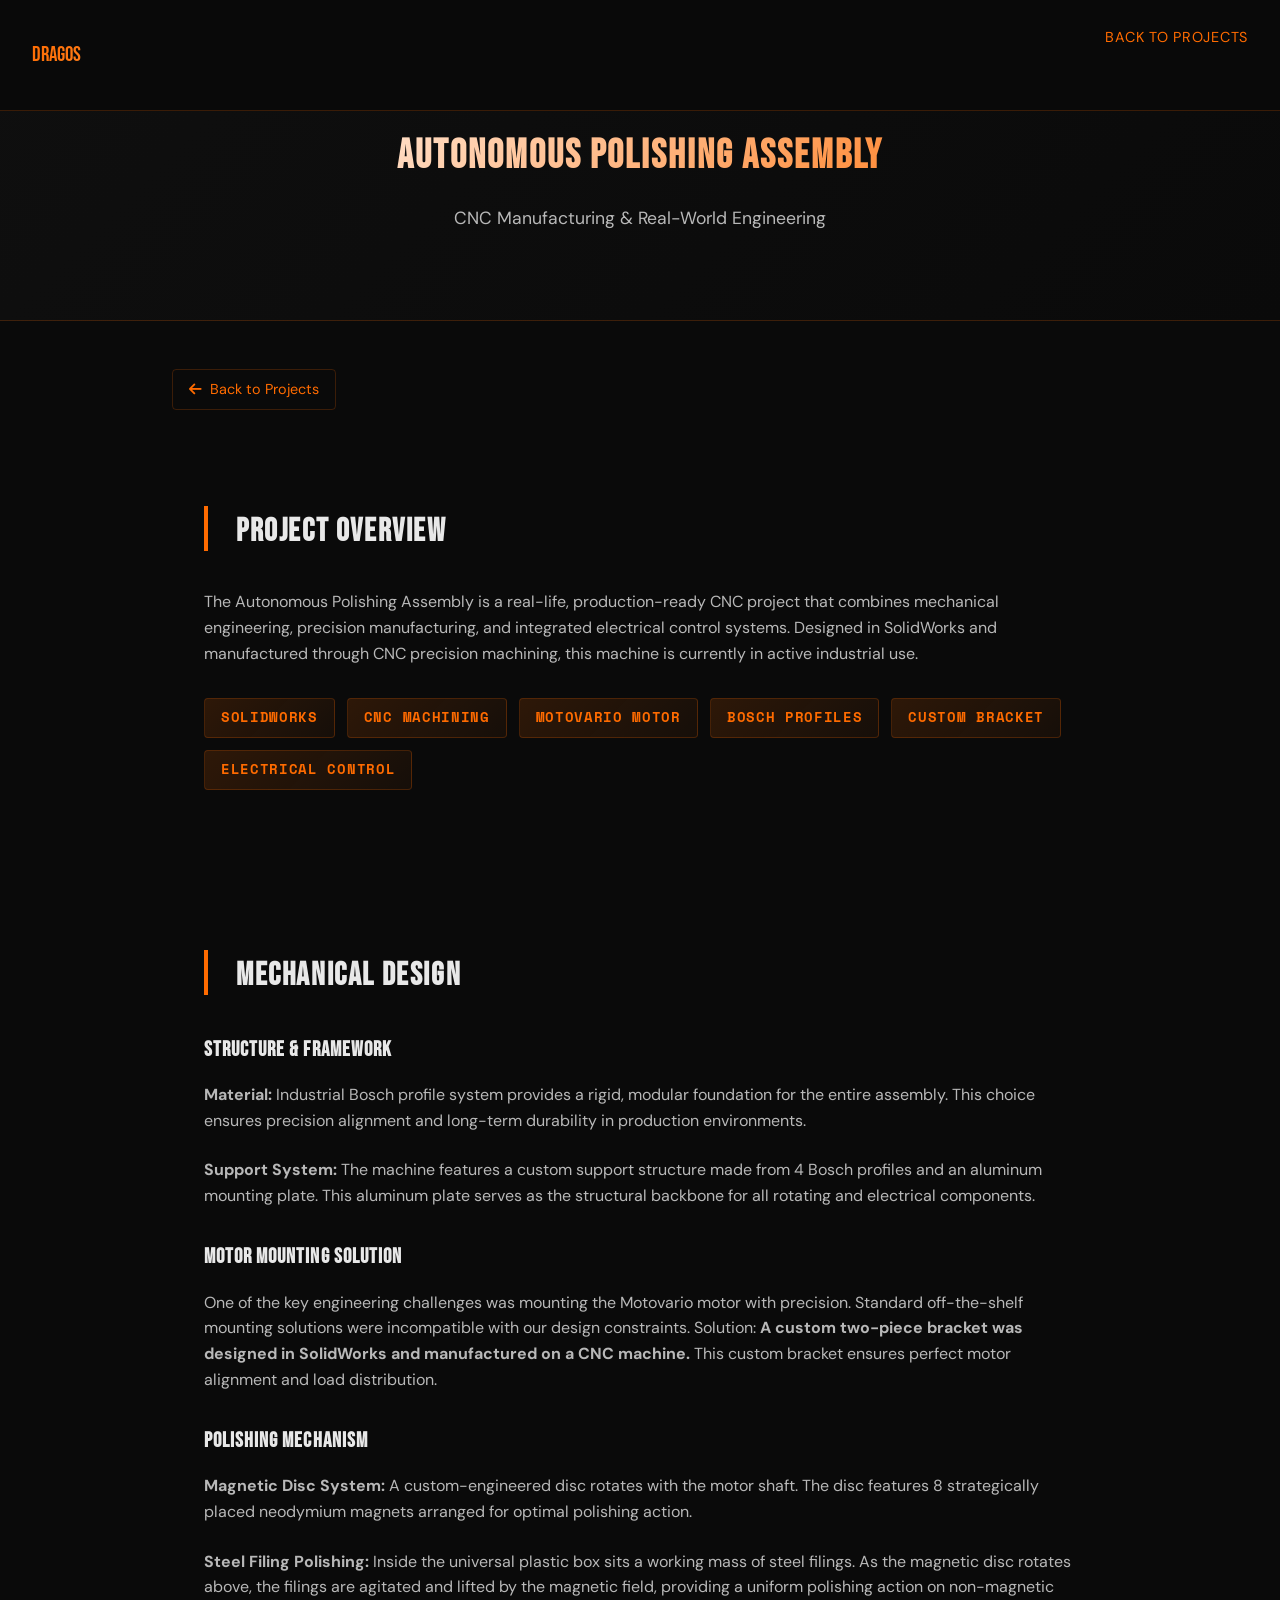
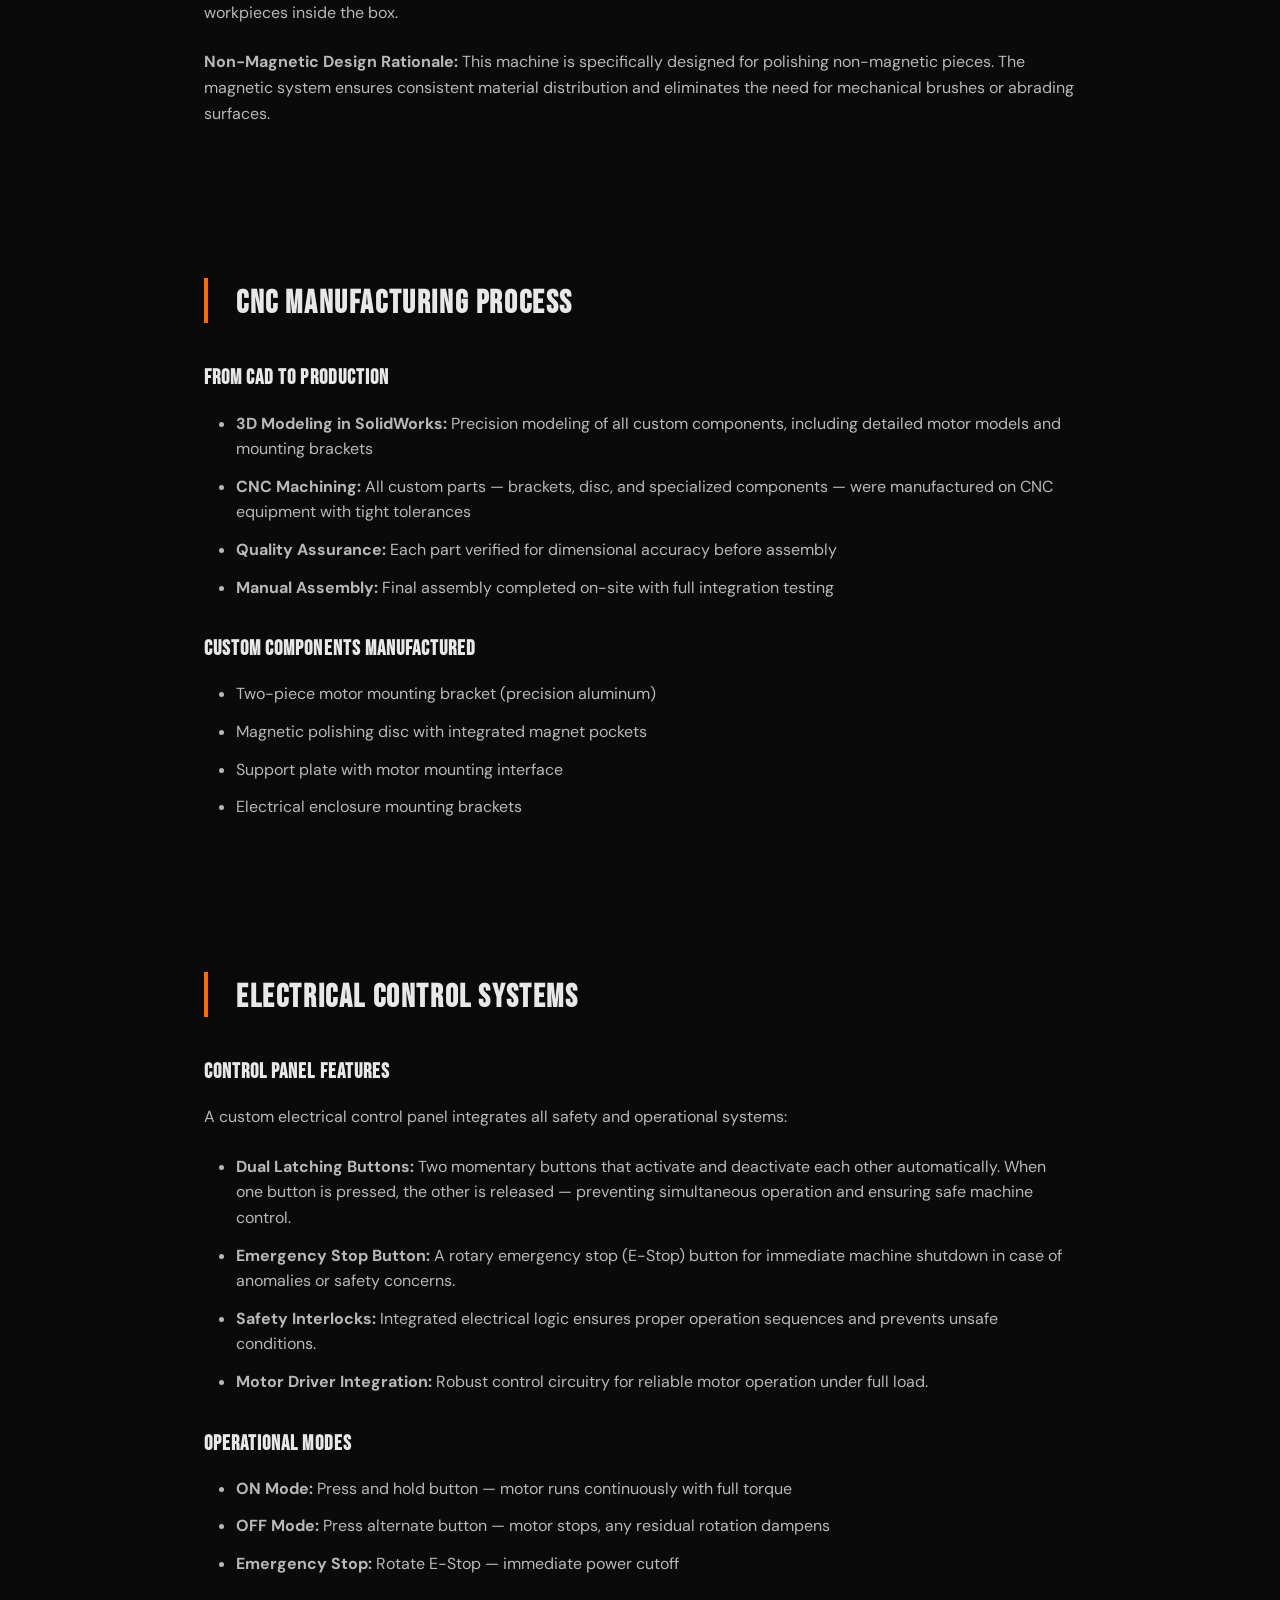
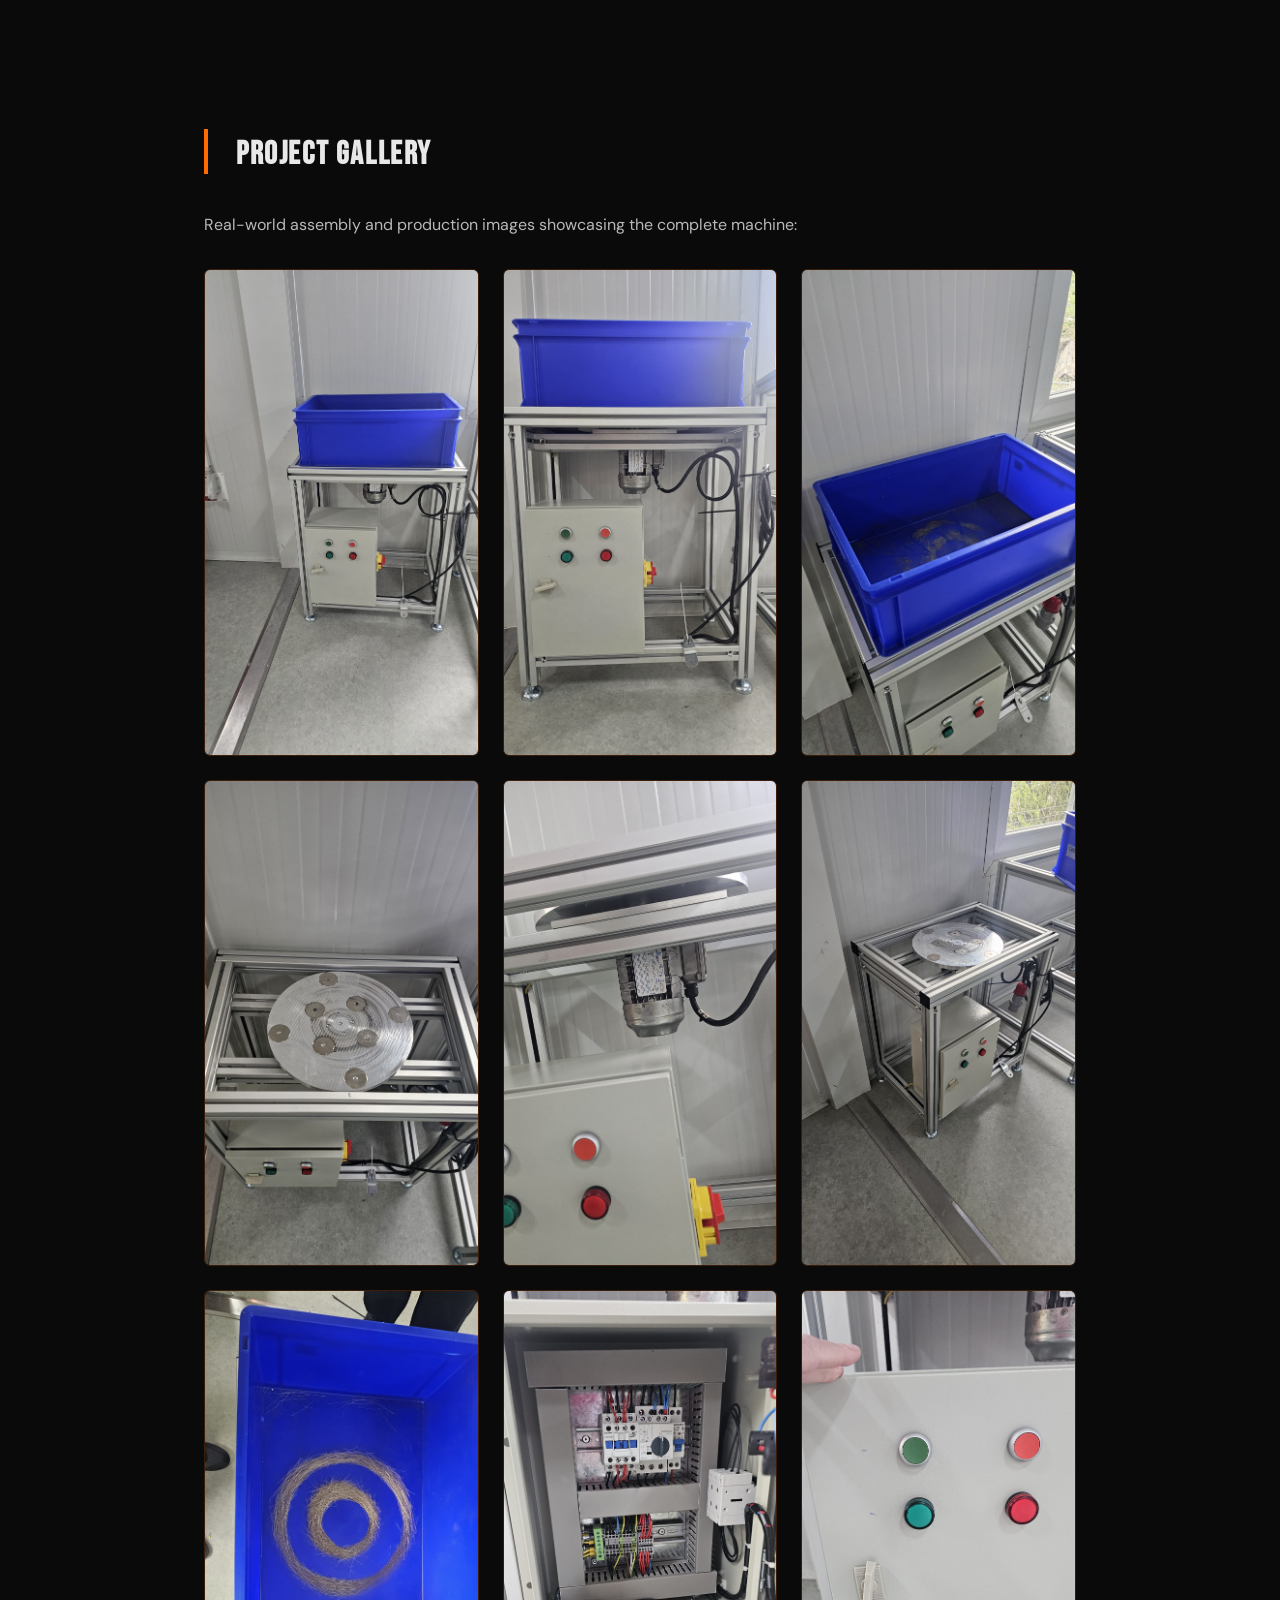
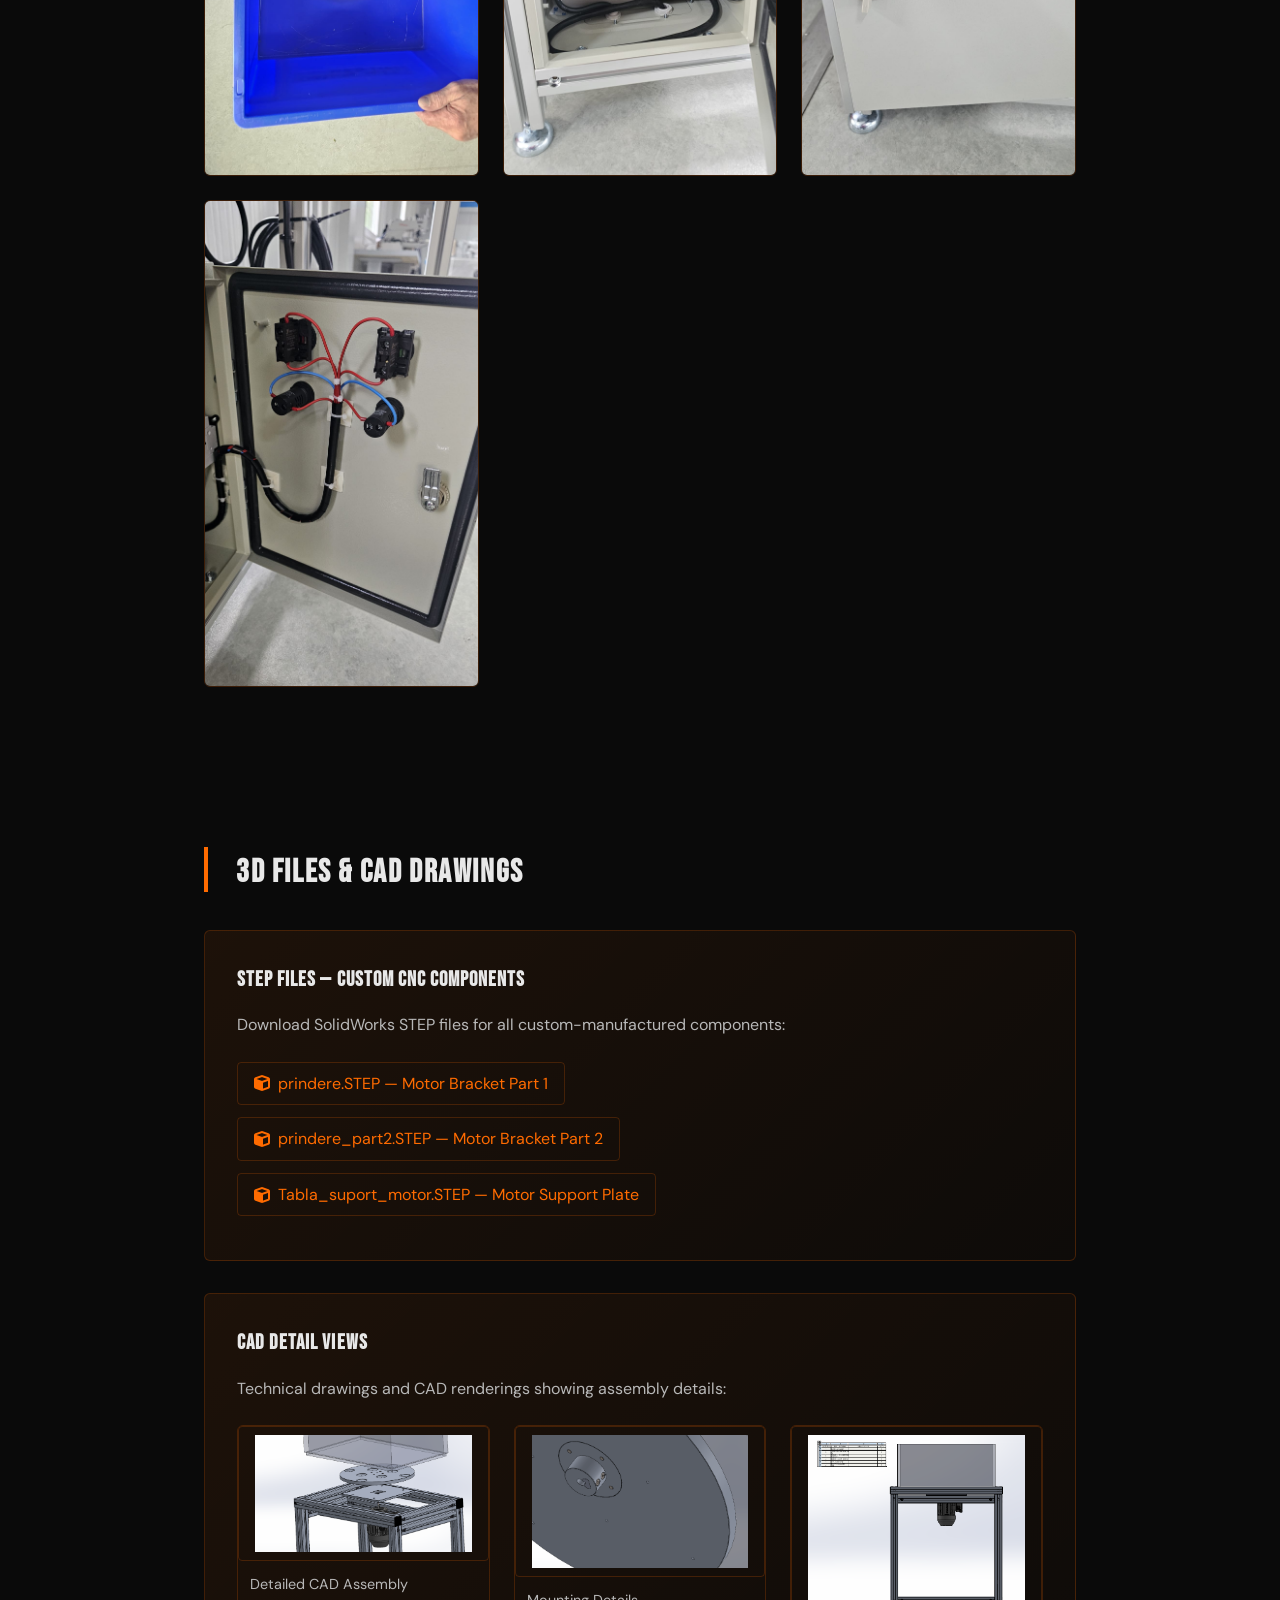
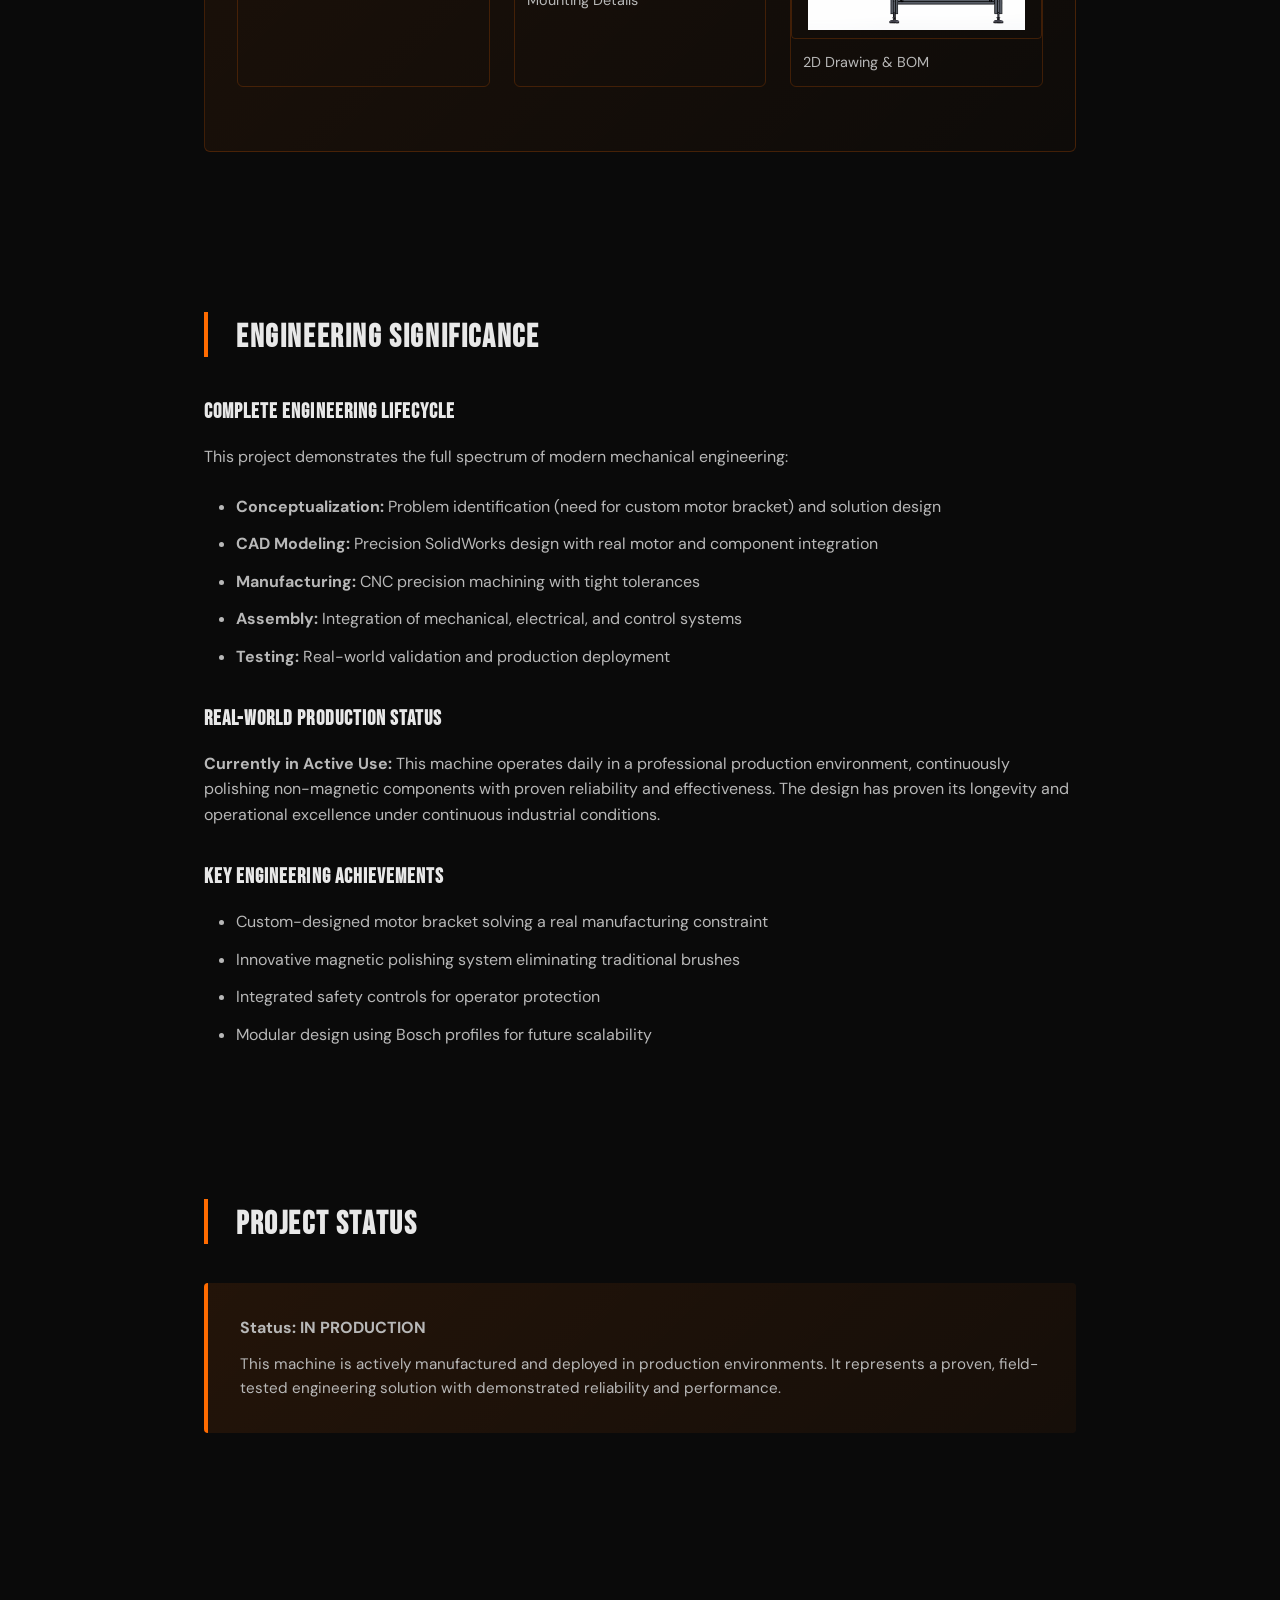
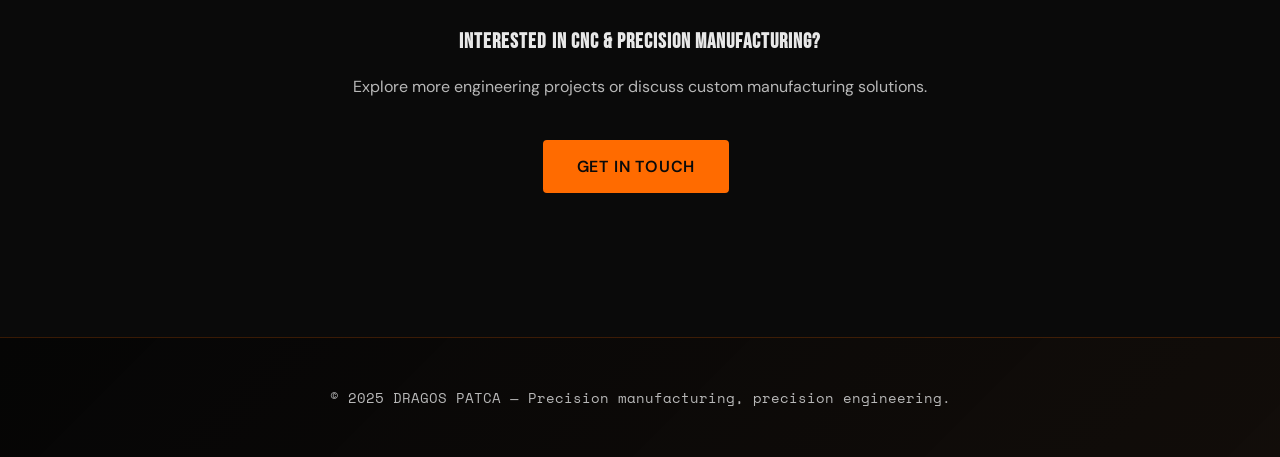
==== autonomous-polishing.html @ 4d1f9155 "initial commit" ====
<!DOCTYPE html>
<html lang="en">
<head>
    <meta charset="UTF-8">
    <meta name="viewport" content="width=device-width, initial-scale=1.0">
    <title>Autonomous Polishing Assembly — CNC Manufacturing Project</title>
    <link rel="preconnect" href="https://fonts.googleapis.com">
    <link rel="preconnect" href="https://fonts.gstatic.com" crossorigin>
    <link href="https://fonts.googleapis.com/css2?family=Bebas+Neue&family=DM+Sans:wght@400;500;700&family=Space+Mono:wght@400;700&display=swap" rel="stylesheet">
    <link rel="stylesheet" href="https://cdnjs.cloudflare.com/ajax/libs/font-awesome/6.4.0/css/all.min.css">

    <style>
        * {
            margin: 0;
            padding: 0;
            box-sizing: border-box;
        }

        html {
            scroll-behavior: smooth;
        }

        body {
            font-family: 'DM Sans', sans-serif;
            background-color: #0a0a0a;
            color: #e8e8e8;
            line-height: 1.6;
            overflow-x: hidden;
        }

        :root {
            --accent: #FF6B00;
            --text-primary: #e8e8e8;
            --text-secondary: #b8b8b8;
            --border: rgba(255, 107, 0, 0.2);
        }

        h1, h2, h3, h4 {
            font-family: 'Bebas Neue', sans-serif;
            font-weight: 700;
            letter-spacing: 0.05em;
            text-transform: uppercase;
        }

        h1 { font-size: 2.5rem; }
        h2 { font-size: 2rem; margin-bottom: 1.5rem; }
        h3 { font-size: 1.3rem; margin: 2rem 0 1rem; }

        p { margin-bottom: 1.5rem; color: var(--text-secondary); }

        a {
            color: var(--accent);
            text-decoration: none;
            transition: color 0.3s;
        }

        a:hover { color: #ff7d1a; }

        nav {
            position: fixed;
            top: 0;
            left: 0;
            right: 0;
            z-index: 1000;
            padding: 1.5rem 2rem;
            background: rgba(10, 10, 10, 0.95);
            backdrop-filter: blur(10px);
            border-bottom: 1px solid var(--border);
            display: flex;
            justify-content: space-between;
            align-items: center;
        }

        .nav-brand {
            font-family: 'Bebas Neue', sans-serif;
            font-size: 1.3rem;
            background: linear-gradient(135deg, var(--accent), #ff7d1a);
            -webkit-background-clip: text;
            -webkit-text-fill-color: transparent;
            background-clip: text;
            text-decoration: none;
        }

        .nav-links {
            display: flex;
            gap: 2rem;
            list-style: none;
        }

        .nav-links a {
            font-size: 0.9rem;
            letter-spacing: 0.05em;
            text-transform: uppercase;
            position: relative;
        }

        .nav-links a::after {
            content: '';
            position: absolute;
            bottom: -5px;
            left: 0;
            width: 100%;
            height: 2px;
            background: var(--accent);
            opacity: 0;
            transition: opacity 0.3s;
        }

        .nav-links a:hover::after { opacity: 1; }

        header.page-header {
            padding: calc(60px + 4rem) 2rem 4rem;
            background: linear-gradient(135deg, #0f0f0f 0%, #0a0a0a 100%);
            text-align: center;
            border-bottom: 1px solid var(--border);
        }

        header.page-header h1 {
            margin-bottom: 1rem;
            background: linear-gradient(135deg, #ffffff 0%, var(--accent) 100%);
            -webkit-background-clip: text;
            -webkit-text-fill-color: transparent;
            background-clip: text;
        }

        header.page-header p {
            font-size: 1.1rem;
            color: var(--text-secondary);
        }

        .container {
            max-width: 1000px;
            margin: 0 auto;
            padding: 0 2rem;
        }

        section {
            padding: 4rem 2rem;
        }

        .section-header {
            position: relative;
            padding-left: 2rem;
            margin-bottom: 2rem;
        }

        .section-header::before {
            content: '';
            position: absolute;
            left: 0;
            top: 0;
            width: 4px;
            height: 45px;
            background: var(--accent);
        }

        .tech-tags {
            display: flex;
            flex-wrap: wrap;
            gap: 0.75rem;
            margin: 2rem 0;
        }

        .tech-tag {
            display: inline-block;
            padding: 0.5rem 1rem;
            background: linear-gradient(135deg, rgba(255, 107, 0, 0.15), rgba(255, 107, 0, 0.05));
            border: 1px solid var(--border);
            color: var(--accent);
            font-size: 0.85rem;
            font-weight: 600;
            border-radius: 4px;
            font-family: 'Space Mono', monospace;
            letter-spacing: 0.05em;
            text-transform: uppercase;
        }

        .btn {
            display: inline-block;
            padding: 0.75rem 2rem;
            margin: 1rem 0.5rem 1rem 0;
            background: var(--accent);
            color: #0a0a0a;
            font-weight: 600;
            text-transform: uppercase;
            letter-spacing: 0.05em;
            border: 2px solid var(--accent);
            border-radius: 4px;
            transition: all 0.3s;
        }

        .btn:hover {
            background: transparent;
            color: var(--accent);
        }

        ul {
            margin-left: 2rem;
            margin-bottom: 1.5rem;
        }

        ul li {
            margin-bottom: 0.75rem;
            color: var(--text-secondary);
        }

        .gallery {
            display: grid;
            grid-template-columns: repeat(auto-fit, minmax(250px, 1fr));
            gap: 1.5rem;
            margin: 2rem 0;
        }

        .gallery-item {
            position: relative;
            overflow: hidden;
            border-radius: 6px;
            border: 1px solid var(--border);
            transition: all 0.3s;
        }

        .gallery-item:hover {
            transform: translateY(-5px);
            border-color: var(--accent);
        }

        .gallery-item img {
            width: 100%;
            height: auto;
            display: block;
        }

        .gallery-item a {
            display: block;
        }

        .download-section {
            background: linear-gradient(135deg, rgba(255, 107, 0, 0.08), rgba(255, 107, 0, 0.02));
            padding: 2rem;
            border: 1px solid var(--border);
            border-radius: 6px;
            margin: 2rem 0;
        }

        .download-section h3 {
            margin-top: 0;
        }

        .download-section ul {
            list-style: none;
            margin: 0;
        }

        .download-section li {
            margin: 0.75rem 0;
            padding-left: 0;
        }

        .download-section a {
            display: inline-flex;
            align-items: center;
            gap: 0.5rem;
            padding: 0.5rem 1rem;
            border: 1px solid var(--border);
            border-radius: 4px;
            transition: all 0.3s;
        }

        .download-section a:hover {
            border-color: var(--accent);
            background: rgba(255, 107, 0, 0.1);
        }

        footer {
            padding: 3rem 2rem;
            text-align: center;
            border-top: 1px solid var(--border);
            background: linear-gradient(135deg, rgba(0, 0, 0, 0.5), rgba(255, 107, 0, 0.03));
            margin-top: 4rem;
        }

        footer p {
            margin: 0;
            font-family: 'Space Mono', monospace;
            font-size: 0.9rem;
        }

        .back-link {
            display: inline-block;
            margin-bottom: 2rem;
            padding: 0.5rem 1rem;
            border: 1px solid var(--border);
            border-radius: 4px;
            font-size: 0.9rem;
            transition: all 0.3s;
        }

        .back-link:hover {
            border-color: var(--accent);
            background: rgba(255, 107, 0, 0.1);
        }

        @media (max-width: 768px) {
            nav {
                padding: 1rem 1.5rem;
            }

            .nav-links {
                display: none;
            }

            header.page-header {
                padding: calc(60px + 3rem) 1.5rem 3rem;
            }

            h1 { font-size: 2rem; }
            h2 { font-size: 1.5rem; }

            section {
                padding: 3rem 1.5rem;
            }

            .gallery {
                grid-template-columns: 1fr;
            }
        }
    </style>
</head>
<body>
    <!-- NAVIGATION -->
    <nav>
        <a href="index.html" class="nav-brand">DRAGOS</a>
        <ul class="nav-links">
            <li><a href="index.html#projects">Back to Projects</a></li>
        </ul>
    </nav>

    <!-- PAGE HEADER -->
    <header class="page-header">
        <div class="container">
            <h1>AUTONOMOUS POLISHING ASSEMBLY</h1>
            <p>CNC Manufacturing & Real-World Engineering</p>
        </div>
    </header>

    <div class="container">
        <!-- BACK LINK -->
        <div style="margin-top: 3rem;">
            <a href="index.html#projects" class="back-link">
                <i class="fas fa-arrow-left" style="margin-right: 0.5rem;"></i>Back to Projects
            </a>
        </div>

        <!-- PROJECT OVERVIEW -->
        <section>
            <div class="section-header">
                <h2>Project Overview</h2>
            </div>
            <p>The Autonomous Polishing Assembly is a real-life, production-ready CNC project that combines mechanical engineering, precision manufacturing, and integrated electrical control systems. Designed in SolidWorks and manufactured through CNC precision machining, this machine is currently in active industrial use.</p>

            <div class="tech-tags">
                <span class="tech-tag">SolidWorks</span>
                <span class="tech-tag">CNC Machining</span>
                <span class="tech-tag">Motovario Motor</span>
                <span class="tech-tag">Bosch Profiles</span>
                <span class="tech-tag">Custom Bracket</span>
                <span class="tech-tag">Electrical Control</span>
            </div>
        </section>

        <!-- MECHANICAL DESIGN -->
        <section>
            <div class="section-header">
                <h2>Mechanical Design</h2>
            </div>
            <h3>Structure & Framework</h3>
            <p><strong>Material:</strong> Industrial Bosch profile system provides a rigid, modular foundation for the entire assembly. This choice ensures precision alignment and long-term durability in production environments.</p>
            <p><strong>Support System:</strong> The machine features a custom support structure made from 4 Bosch profiles and an aluminum mounting plate. This aluminum plate serves as the structural backbone for all rotating and electrical components.</p>

            <h3>Motor Mounting Solution</h3>
            <p>One of the key engineering challenges was mounting the Motovario motor with precision. Standard off-the-shelf mounting solutions were incompatible with our design constraints. Solution: <strong>A custom two-piece bracket was designed in SolidWorks and manufactured on a CNC machine.</strong> This custom bracket ensures perfect motor alignment and load distribution.</p>

            <h3>Polishing Mechanism</h3>
            <p><strong>Magnetic Disc System:</strong> A custom-engineered disc rotates with the motor shaft. The disc features 8 strategically placed neodymium magnets arranged for optimal polishing action.</p>
            <p><strong>Steel Filing Polishing:</strong> Inside the universal plastic box sits a working mass of steel filings. As the magnetic disc rotates above, the filings are agitated and lifted by the magnetic field, providing a uniform polishing action on non-magnetic workpieces inside the box.</p>
            <p><strong>Non-Magnetic Design Rationale:</strong> This machine is specifically designed for polishing non-magnetic pieces. The magnetic system ensures consistent material distribution and eliminates the need for mechanical brushes or abrading surfaces.</p>
        </section>

        <!-- CNC MANUFACTURING -->
        <section>
            <div class="section-header">
                <h2>CNC Manufacturing Process</h2>
            </div>
            <h3>From CAD to Production</h3>
            <ul>
                <li><strong>3D Modeling in SolidWorks:</strong> Precision modeling of all custom components, including detailed motor models and mounting brackets</li>
                <li><strong>CNC Machining:</strong> All custom parts — brackets, disc, and specialized components — were manufactured on CNC equipment with tight tolerances</li>
                <li><strong>Quality Assurance:</strong> Each part verified for dimensional accuracy before assembly</li>
                <li><strong>Manual Assembly:</strong> Final assembly completed on-site with full integration testing</li>
            </ul>

            <h3>Custom Components Manufactured</h3>
            <ul>
                <li>Two-piece motor mounting bracket (precision aluminum)</li>
                <li>Magnetic polishing disc with integrated magnet pockets</li>
                <li>Support plate with motor mounting interface</li>
                <li>Electrical enclosure mounting brackets</li>
            </ul>
        </section>

        <!-- ELECTRICAL CONTROL -->
        <section>
            <div class="section-header">
                <h2>Electrical Control Systems</h2>
            </div>
            <h3>Control Panel Features</h3>
            <p>A custom electrical control panel integrates all safety and operational systems:</p>
            <ul>
                <li><strong>Dual Latching Buttons:</strong> Two momentary buttons that activate and deactivate each other automatically. When one button is pressed, the other is released — preventing simultaneous operation and ensuring safe machine control.</li>
                <li><strong>Emergency Stop Button:</strong> A rotary emergency stop (E-Stop) button for immediate machine shutdown in case of anomalies or safety concerns.</li>
                <li><strong>Safety Interlocks:</strong> Integrated electrical logic ensures proper operation sequences and prevents unsafe conditions.</li>
                <li><strong>Motor Driver Integration:</strong> Robust control circuitry for reliable motor operation under full load.</li>
            </ul>

            <h3>Operational Modes</h3>
            <ul>
                <li><strong>ON Mode:</strong> Press and hold button — motor runs continuously with full torque</li>
                <li><strong>OFF Mode:</strong> Press alternate button — motor stops, any residual rotation dampens</li>
                <li><strong>Emergency Stop:</strong> Rotate E-Stop — immediate power cutoff</li>
            </ul>
        </section>

        <!-- PROJECT GALLERY -->
        <section>
            <div class="section-header">
                <h2>Project Gallery</h2>
            </div>
            <p>Real-world assembly and production images showcasing the complete machine:</p>
            <div class="gallery">
                <div class="gallery-item">
                    <a href="images/P1.jpeg" target="_blank">
                        <img src="images/P1.jpeg" alt="Assembly Overview" />
                    </a>
                </div>
                <div class="gallery-item">
                    <a href="images/P2.jpeg" target="_blank">
                        <img src="images/P2.jpeg" alt="Motor Mounting" />
                    </a>
                </div>
                <div class="gallery-item">
                    <a href="images/P3.jpeg" target="_blank">
                        <img src="images/P3.jpeg" alt="Electrical Panel" />
                    </a>
                </div>
                <div class="gallery-item">
                    <a href="images/P4.jpeg" target="_blank">
                        <img src="images/P4.jpeg" alt="Detail Assembly" />
                    </a>
                </div>
                <div class="gallery-item">
                    <a href="images/P5.jpeg" target="_blank">
                        <img src="images/P5.jpeg" alt="Structural Frame" />
                    </a>
                </div>
                <div class="gallery-item">
                    <a href="images/P6.jpeg" target="_blank">
                        <img src="images/P6.jpeg" alt="Magnetic Disc" />
                    </a>
                </div>
                <div class="gallery-item">
                    <a href="images/P7.jpeg" target="_blank">
                        <img src="images/P7.jpeg" alt="Control System" />
                    </a>
                </div>
                <div class="gallery-item">
                    <a href="images/P8.jpeg" target="_blank">
                        <img src="images/P8.jpeg" alt="Full Assembly" />
                    </a>
                </div>
                <div class="gallery-item">
                    <a href="images/P9.jpeg" target="_blank">
                        <img src="images/P9.jpeg" alt="Production Ready" />
                    </a>
                </div>
                <div class="gallery-item">
                    <a href="images/P10.jpeg" target="_blank">
                        <img src="images/P10.jpeg" alt="Final System" />
                    </a>
                </div>
            </div>
        </section>

        <!-- CAD DOCUMENTATION -->
        <section>
            <div class="section-header">
                <h2>3D Files & CAD Drawings</h2>
            </div>
            <div class="download-section">
                <h3>STEP Files — Custom CNC Components</h3>
                <p>Download SolidWorks STEP files for all custom-manufactured components:</p>
                <ul>
                    <li>
                        <a href="images/prindere.STEP" download>
                            <i class="fas fa-cube"></i> prindere.STEP — Motor Bracket Part 1
                        </a>
                    </li>
                    <li>
                        <a href="images/prindere_part2.STEP" download>
                            <i class="fas fa-cube"></i> prindere_part2.STEP — Motor Bracket Part 2
                        </a>
                    </li>
                    <li>
                        <a href="images/Tabla_suport_motor.STEP" download>
                            <i class="fas fa-cube"></i> Tabla_suport_motor.STEP — Motor Support Plate
                        </a>
                    </li>
                </ul>
            </div>

            <div class="download-section">
                <h3>CAD Detail Views</h3>
                <p>Technical drawings and CAD renderings showing assembly details:</p>
                <div class="gallery" style="margin-top: 1rem;">
                    <div class="gallery-item">
                        <a href="images/poza01.png" target="_blank">
                            <img src="images/poza01.png" alt="CAD Detail 1" />
                        </a>
                        <p style="padding: 0.75rem; font-size: 0.9rem; margin: 0;">Detailed CAD Assembly</p>
                    </div>
                    <div class="gallery-item">
                        <a href="images/poza02.png" target="_blank">
                            <img src="images/poza02.png" alt="CAD Detail 2" />
                        </a>
                        <p style="padding: 0.75rem; font-size: 0.9rem; margin: 0;">Mounting Details</p>
                    </div>
                    <div class="gallery-item">
                        <a href="images/poza3.png" target="_blank">
                            <img src="images/poza3.png" alt="2D Drawing with BOM" />
                        </a>
                        <p style="padding: 0.75rem; font-size: 0.9rem; margin: 0;">2D Drawing & BOM</p>
                    </div>
                </div>
            </div>
        </section>

        <!-- PROJECT SIGNIFICANCE -->
        <section>
            <div class="section-header">
                <h2>Engineering Significance</h2>
            </div>
            <h3>Complete Engineering Lifecycle</h3>
            <p>This project demonstrates the full spectrum of modern mechanical engineering:</p>
            <ul>
                <li><strong>Conceptualization:</strong> Problem identification (need for custom motor bracket) and solution design</li>
                <li><strong>CAD Modeling:</strong> Precision SolidWorks design with real motor and component integration</li>
                <li><strong>Manufacturing:</strong> CNC precision machining with tight tolerances</li>
                <li><strong>Assembly:</strong> Integration of mechanical, electrical, and control systems</li>
                <li><strong>Testing:</strong> Real-world validation and production deployment</li>
            </ul>

            <h3>Real-World Production Status</h3>
            <p><strong>Currently in Active Use:</strong> This machine operates daily in a professional production environment, continuously polishing non-magnetic components with proven reliability and effectiveness. The design has proven its longevity and operational excellence under continuous industrial conditions.</p>

            <h3>Key Engineering Achievements</h3>
            <ul>
                <li>Custom-designed motor bracket solving a real manufacturing constraint</li>
                <li>Innovative magnetic polishing system eliminating traditional brushes</li>
                <li>Integrated safety controls for operator protection</li>
                <li>Modular design using Bosch profiles for future scalability</li>
            </ul>
        </section>

        <!-- PROJECT STATUS -->
        <section>
            <div class="section-header">
                <h2>Project Status</h2>
            </div>
            <div style="background: linear-gradient(135deg, rgba(255, 107, 0, 0.1), rgba(255, 107, 0, 0.05)); padding: 2rem; border-left: 4px solid var(--accent); border-radius: 4px; margin: 2rem 0;">
                <p style="margin: 0;"><strong>Status: IN PRODUCTION</strong></p>
                <p style="margin: 0.75rem 0 0; font-size: 0.95rem;">This machine is actively manufactured and deployed in production environments. It represents a proven, field-tested engineering solution with demonstrated reliability and performance.</p>
            </div>
        </section>

        <!-- CALL TO ACTION -->
        <section style="text-align: center;">
            <h3>Interested in CNC & Precision Manufacturing?</h3>
            <p>Explore more engineering projects or discuss custom manufacturing solutions.</p>
            <a href="index.html#contact" class="btn">Get in Touch</a>
        </section>
    </div>

    <!-- FOOTER -->
    <footer>
        <p>© 2025 DRAGOS PATCA — Precision manufacturing, precision engineering.</p>
    </footer>
</body>
</html>
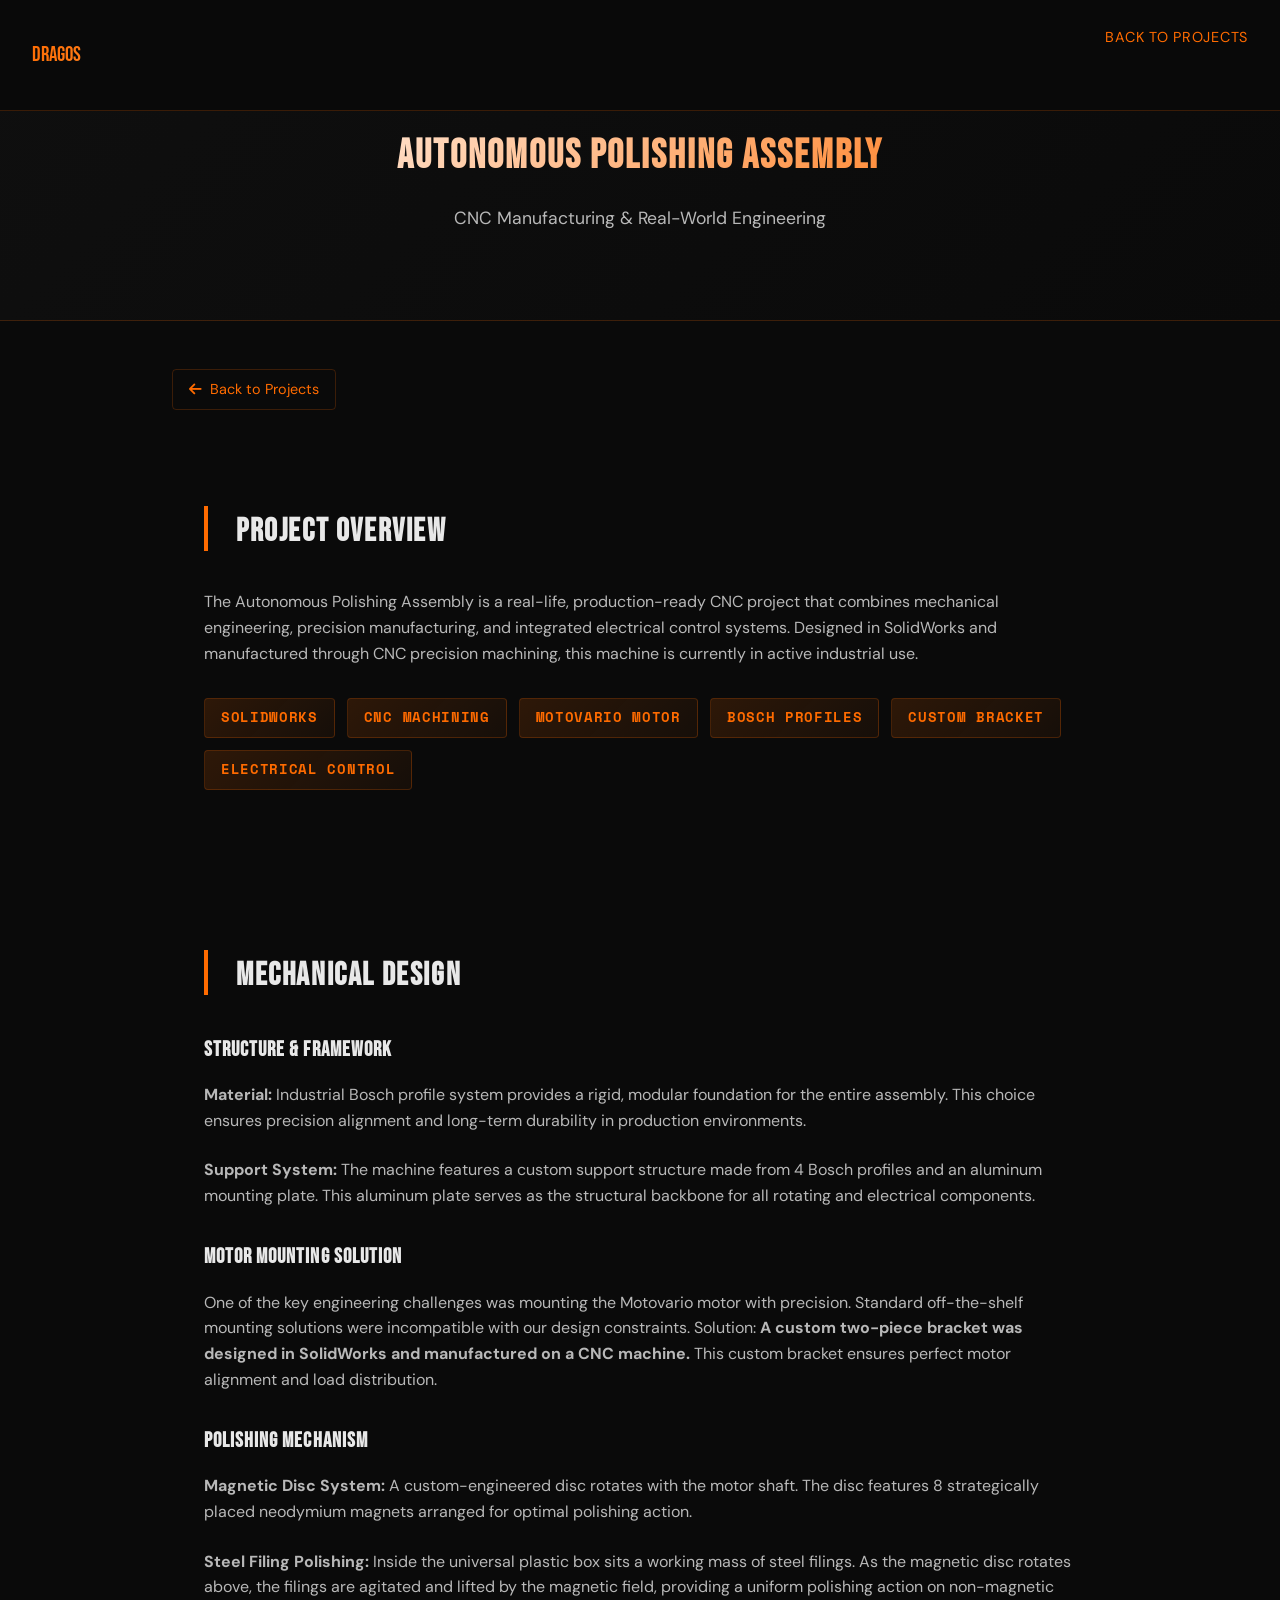
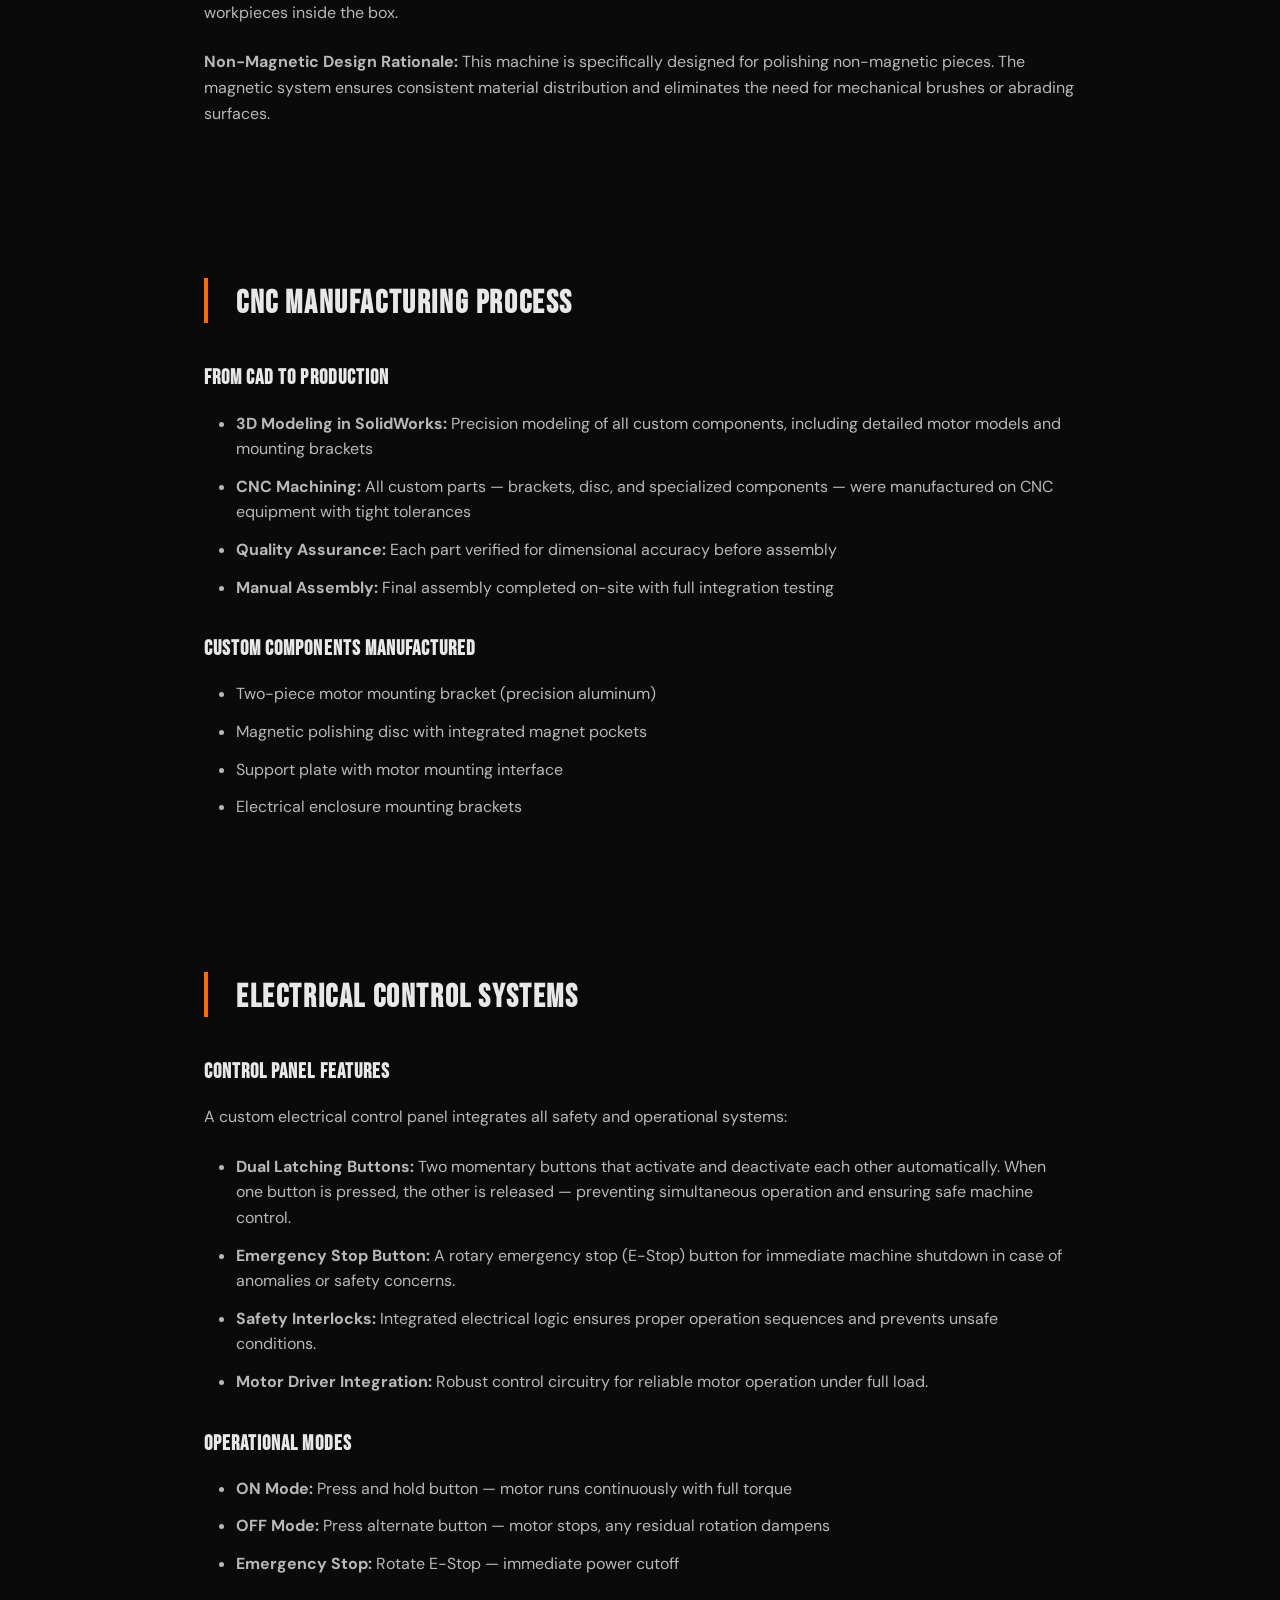
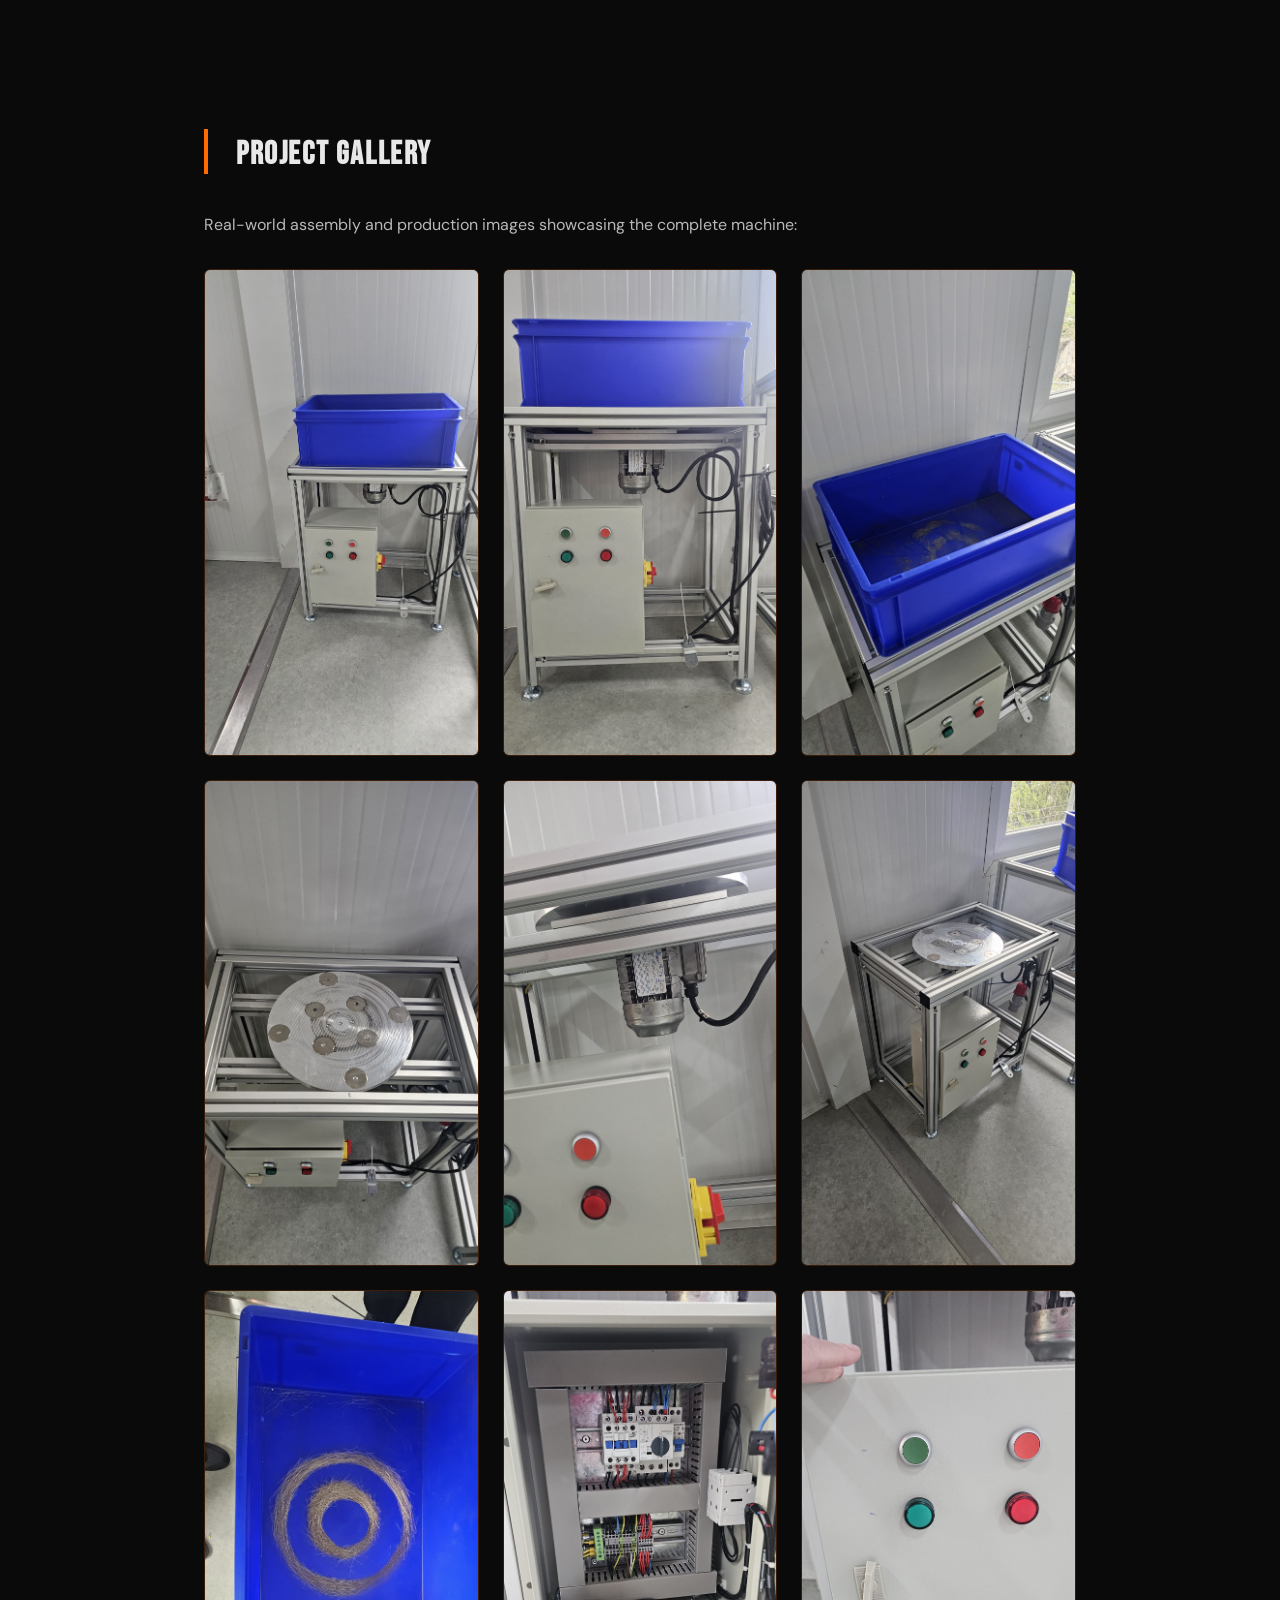
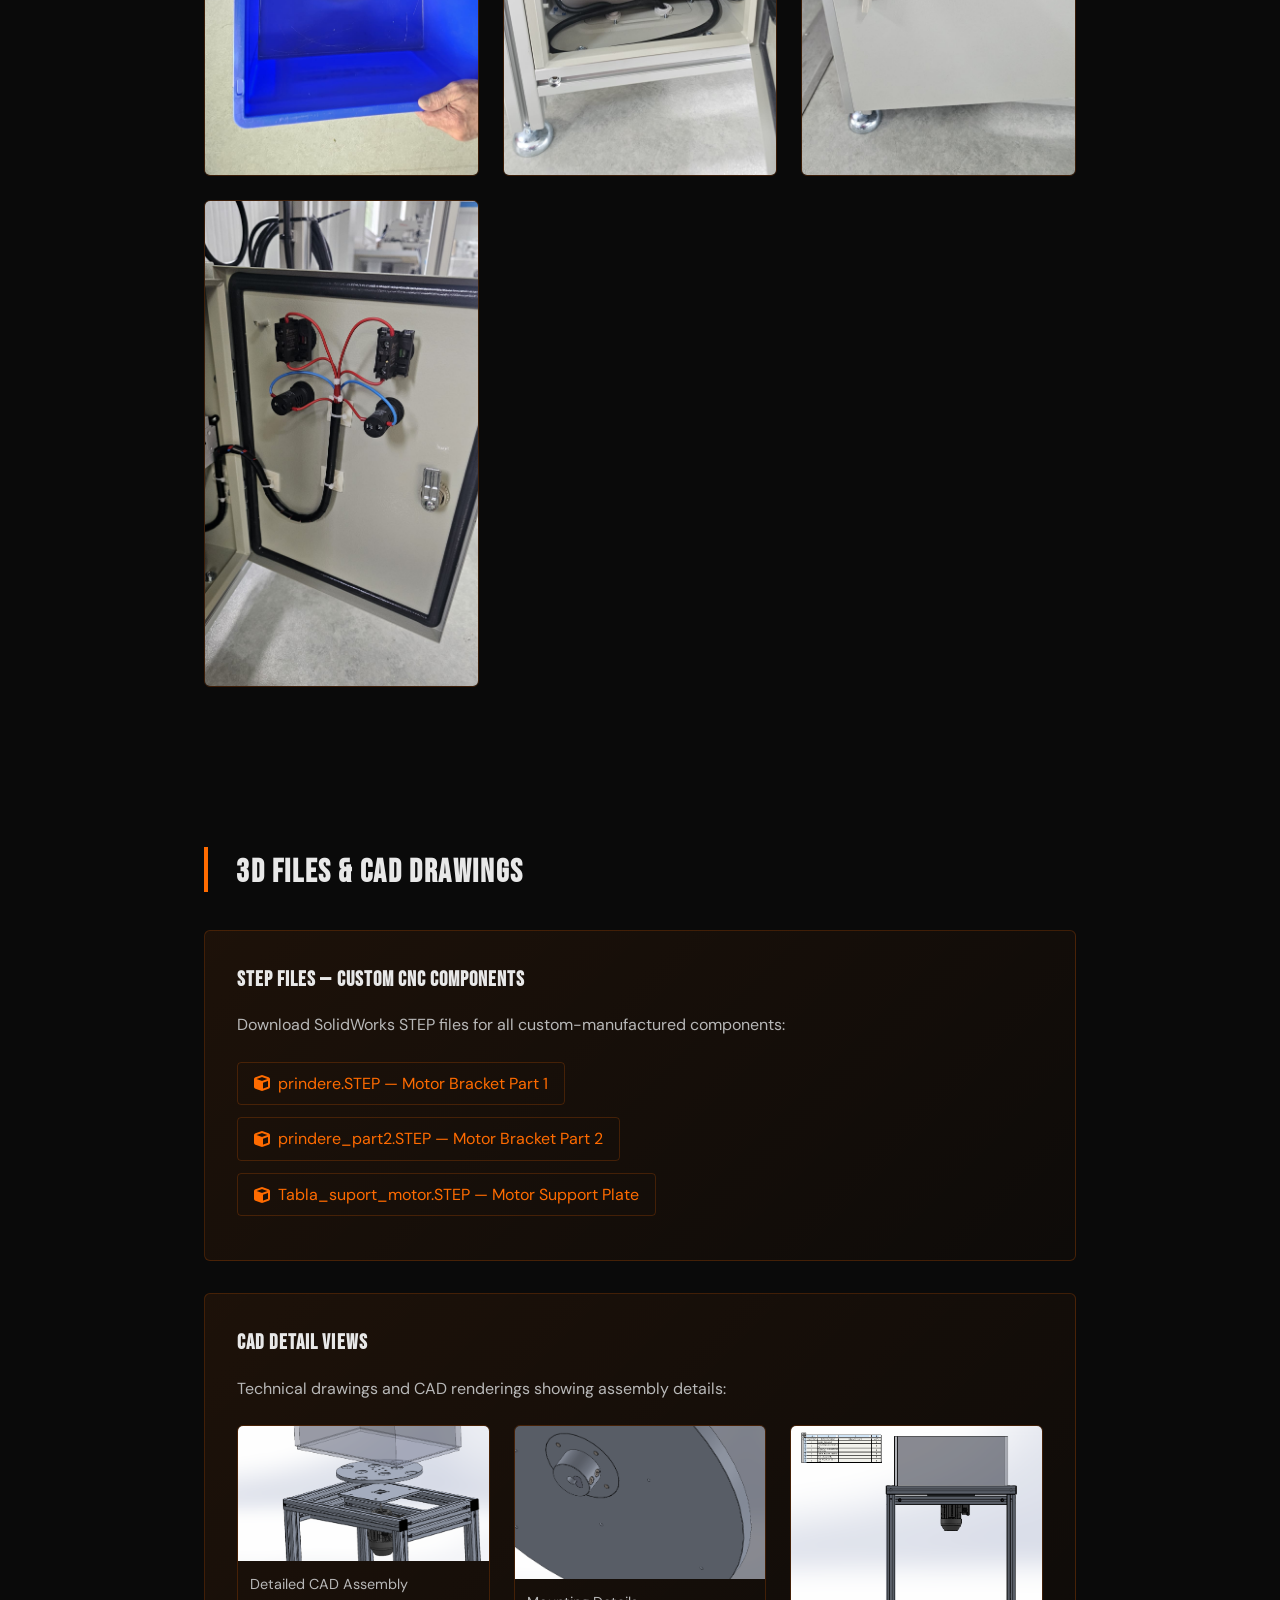
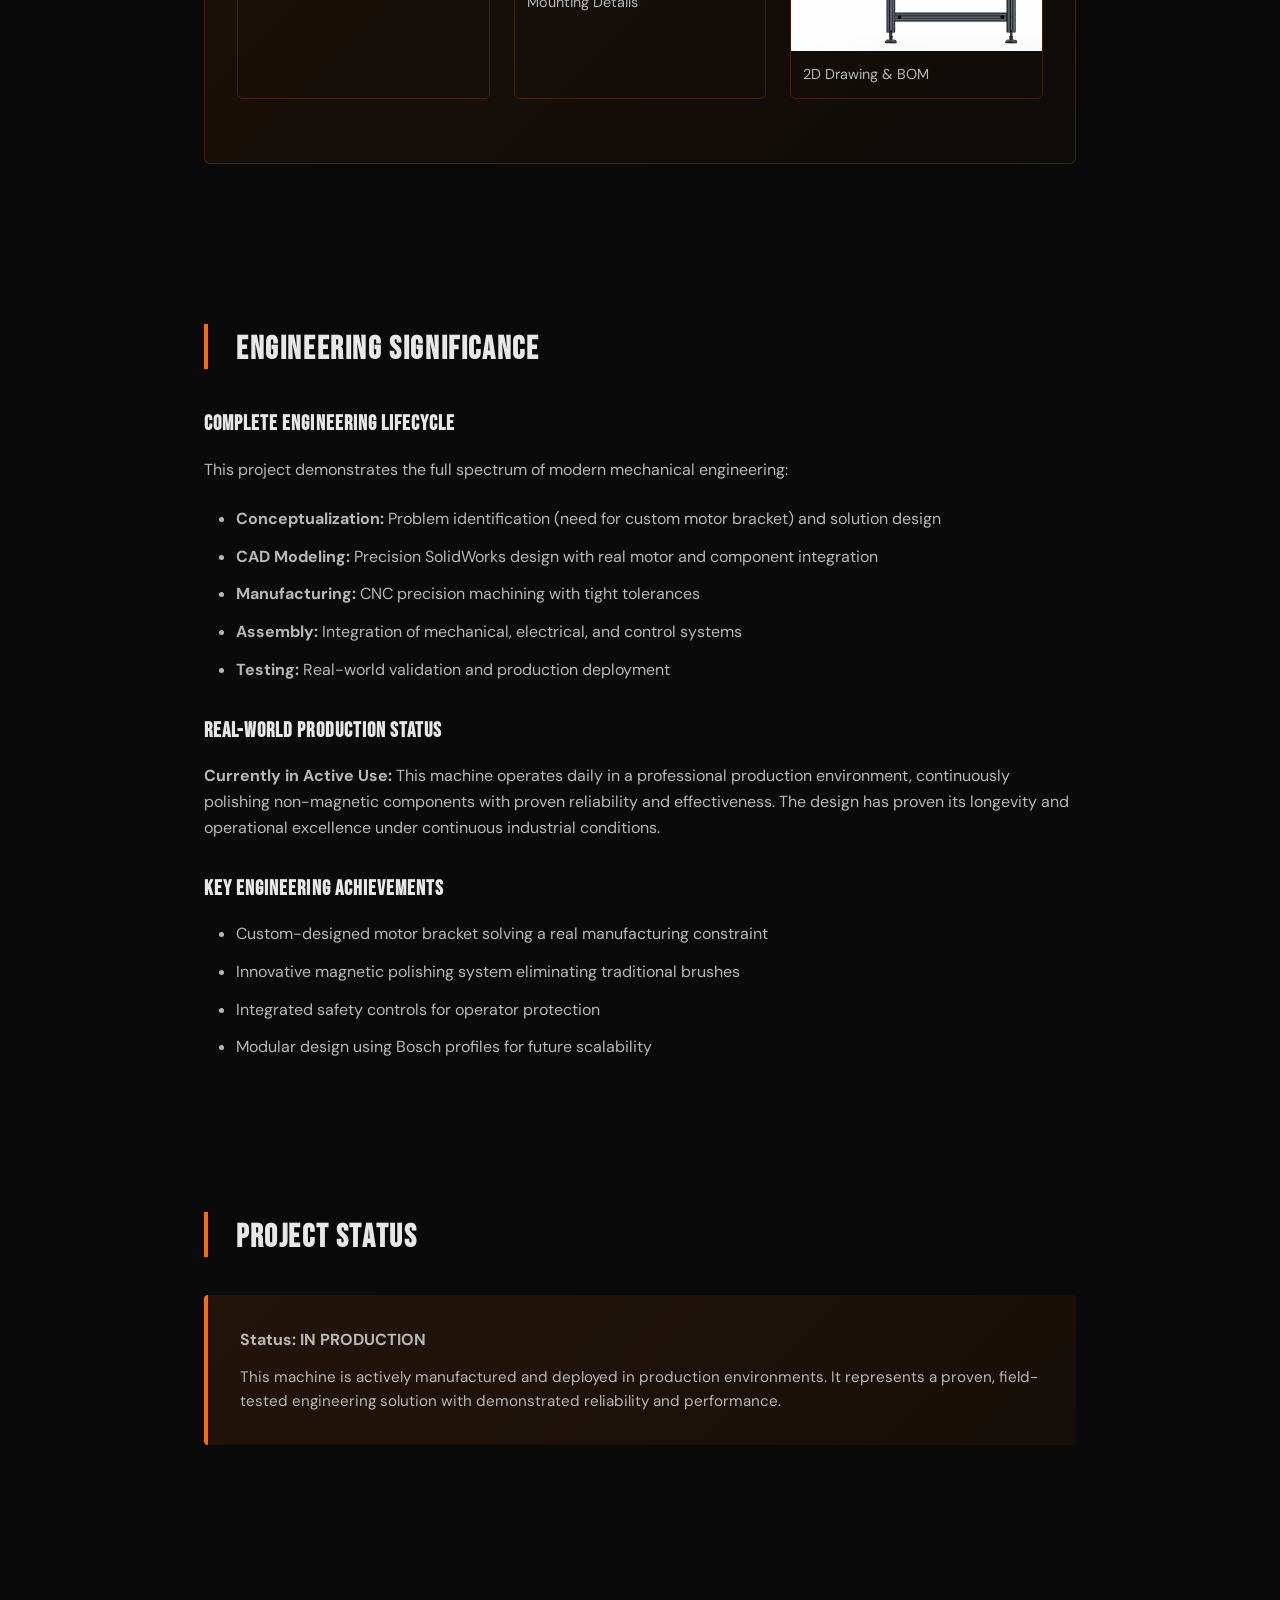
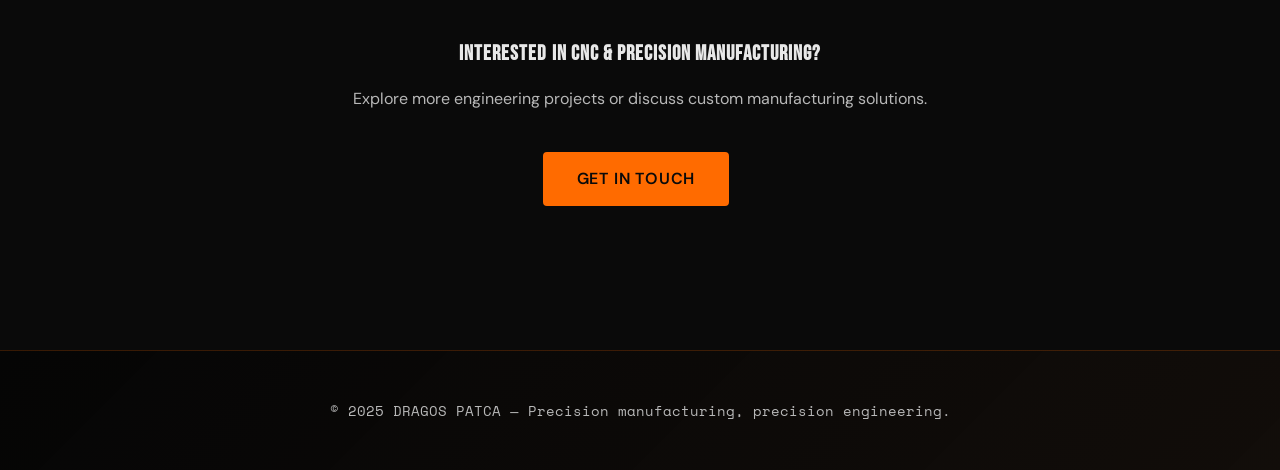
==== commit af21c9f0: "V7.3.5" ====
--- a/autonomous-polishing.html
+++ b/autonomous-polishing.html
@@ -8,6 +8,7 @@
     <link rel="preconnect" href="https://fonts.gstatic.com" crossorigin>
     <link href="https://fonts.googleapis.com/css2?family=Bebas+Neue&family=DM+Sans:wght@400;500;700&family=Space+Mono:wght@400;700&display=swap" rel="stylesheet">
     <link rel="stylesheet" href="https://cdnjs.cloudflare.com/ajax/libs/font-awesome/6.4.0/css/all.min.css">
+    <link rel="stylesheet" href="lightbox.css">
 
     <style>
         * {
@@ -437,55 +438,35 @@
             </div>
             <p>Real-world assembly and production images showcasing the complete machine:</p>
             <div class="gallery">
-                <div class="gallery-item">
-                    <a href="images/P1.jpeg" target="_blank">
-                        <img src="images/P1.jpeg" alt="Assembly Overview" />
-                    </a>
-                </div>
-                <div class="gallery-item">
-                    <a href="images/P2.jpeg" target="_blank">
-                        <img src="images/P2.jpeg" alt="Motor Mounting" />
-                    </a>
-                </div>
-                <div class="gallery-item">
-                    <a href="images/P3.jpeg" target="_blank">
-                        <img src="images/P3.jpeg" alt="Electrical Panel" />
-                    </a>
-                </div>
-                <div class="gallery-item">
-                    <a href="images/P4.jpeg" target="_blank">
-                        <img src="images/P4.jpeg" alt="Detail Assembly" />
-                    </a>
-                </div>
-                <div class="gallery-item">
-                    <a href="images/P5.jpeg" target="_blank">
-                        <img src="images/P5.jpeg" alt="Structural Frame" />
-                    </a>
-                </div>
-                <div class="gallery-item">
-                    <a href="images/P6.jpeg" target="_blank">
-                        <img src="images/P6.jpeg" alt="Magnetic Disc" />
-                    </a>
-                </div>
-                <div class="gallery-item">
-                    <a href="images/P7.jpeg" target="_blank">
-                        <img src="images/P7.jpeg" alt="Control System" />
-                    </a>
-                </div>
-                <div class="gallery-item">
-                    <a href="images/P8.jpeg" target="_blank">
-                        <img src="images/P8.jpeg" alt="Full Assembly" />
-                    </a>
-                </div>
-                <div class="gallery-item">
-                    <a href="images/P9.jpeg" target="_blank">
-                        <img src="images/P9.jpeg" alt="Production Ready" />
-                    </a>
-                </div>
-                <div class="gallery-item">
-                    <a href="images/P10.jpeg" target="_blank">
-                        <img src="images/P10.jpeg" alt="Final System" />
-                    </a>
+                <div class="gallery-item" data-lightbox="project-photos" data-lb-alt="Assembly Overview">
+                    <img src="images/P1.jpeg" alt="Assembly Overview" />
+                </div>
+                <div class="gallery-item" data-lightbox="project-photos" data-lb-alt="Motor Mounting">
+                    <img src="images/P2.jpeg" alt="Motor Mounting" />
+                </div>
+                <div class="gallery-item" data-lightbox="project-photos" data-lb-alt="Electrical Panel">
+                    <img src="images/P3.jpeg" alt="Electrical Panel" />
+                </div>
+                <div class="gallery-item" data-lightbox="project-photos" data-lb-alt="Detail Assembly">
+                    <img src="images/P4.jpeg" alt="Detail Assembly" />
+                </div>
+                <div class="gallery-item" data-lightbox="project-photos" data-lb-alt="Structural Frame">
+                    <img src="images/P5.jpeg" alt="Structural Frame" />
+                </div>
+                <div class="gallery-item" data-lightbox="project-photos" data-lb-alt="Magnetic Disc">
+                    <img src="images/P6.jpeg" alt="Magnetic Disc" />
+                </div>
+                <div class="gallery-item" data-lightbox="project-photos" data-lb-alt="Control System">
+                    <img src="images/P7.jpeg" alt="Control System" />
+                </div>
+                <div class="gallery-item" data-lightbox="project-photos" data-lb-alt="Full Assembly">
+                    <img src="images/P8.jpeg" alt="Full Assembly" />
+                </div>
+                <div class="gallery-item" data-lightbox="project-photos" data-lb-alt="Production Ready">
+                    <img src="images/P9.jpeg" alt="Production Ready" />
+                </div>
+                <div class="gallery-item" data-lightbox="project-photos" data-lb-alt="Final System">
+                    <img src="images/P10.jpeg" alt="Final System" />
                 </div>
             </div>
         </section>
@@ -521,22 +502,16 @@
                 <h3>CAD Detail Views</h3>
                 <p>Technical drawings and CAD renderings showing assembly details:</p>
                 <div class="gallery" style="margin-top: 1rem;">
-                    <div class="gallery-item">
-                        <a href="images/poza01.png" target="_blank">
-                            <img src="images/poza01.png" alt="CAD Detail 1" />
-                        </a>
+                    <div class="gallery-item" data-lightbox="cad-views" data-lb-alt="Detailed CAD Assembly">
+                        <img src="images/poza01.png" alt="CAD Detail 1" />
                         <p style="padding: 0.75rem; font-size: 0.9rem; margin: 0;">Detailed CAD Assembly</p>
                     </div>
-                    <div class="gallery-item">
-                        <a href="images/poza02.png" target="_blank">
-                            <img src="images/poza02.png" alt="CAD Detail 2" />
-                        </a>
+                    <div class="gallery-item" data-lightbox="cad-views" data-lb-alt="Mounting Details">
+                        <img src="images/poza02.png" alt="CAD Detail 2" />
                         <p style="padding: 0.75rem; font-size: 0.9rem; margin: 0;">Mounting Details</p>
                     </div>
-                    <div class="gallery-item">
-                        <a href="images/poza3.png" target="_blank">
-                            <img src="images/poza3.png" alt="2D Drawing with BOM" />
-                        </a>
+                    <div class="gallery-item" data-lightbox="cad-views" data-lb-alt="2D Drawing & BOM">
+                        <img src="images/poza3.png" alt="2D Drawing with BOM" />
                         <p style="padding: 0.75rem; font-size: 0.9rem; margin: 0;">2D Drawing & BOM</p>
                     </div>
                 </div>
@@ -593,5 +568,10 @@
     <footer>
         <p>© 2025 DRAGOS PATCA — Precision manufacturing, precision engineering.</p>
     </footer>
+
+<script src="lightbox.js"></script>
+<script>
+    Lightbox.init();
+</script>
 </body>
 </html>
